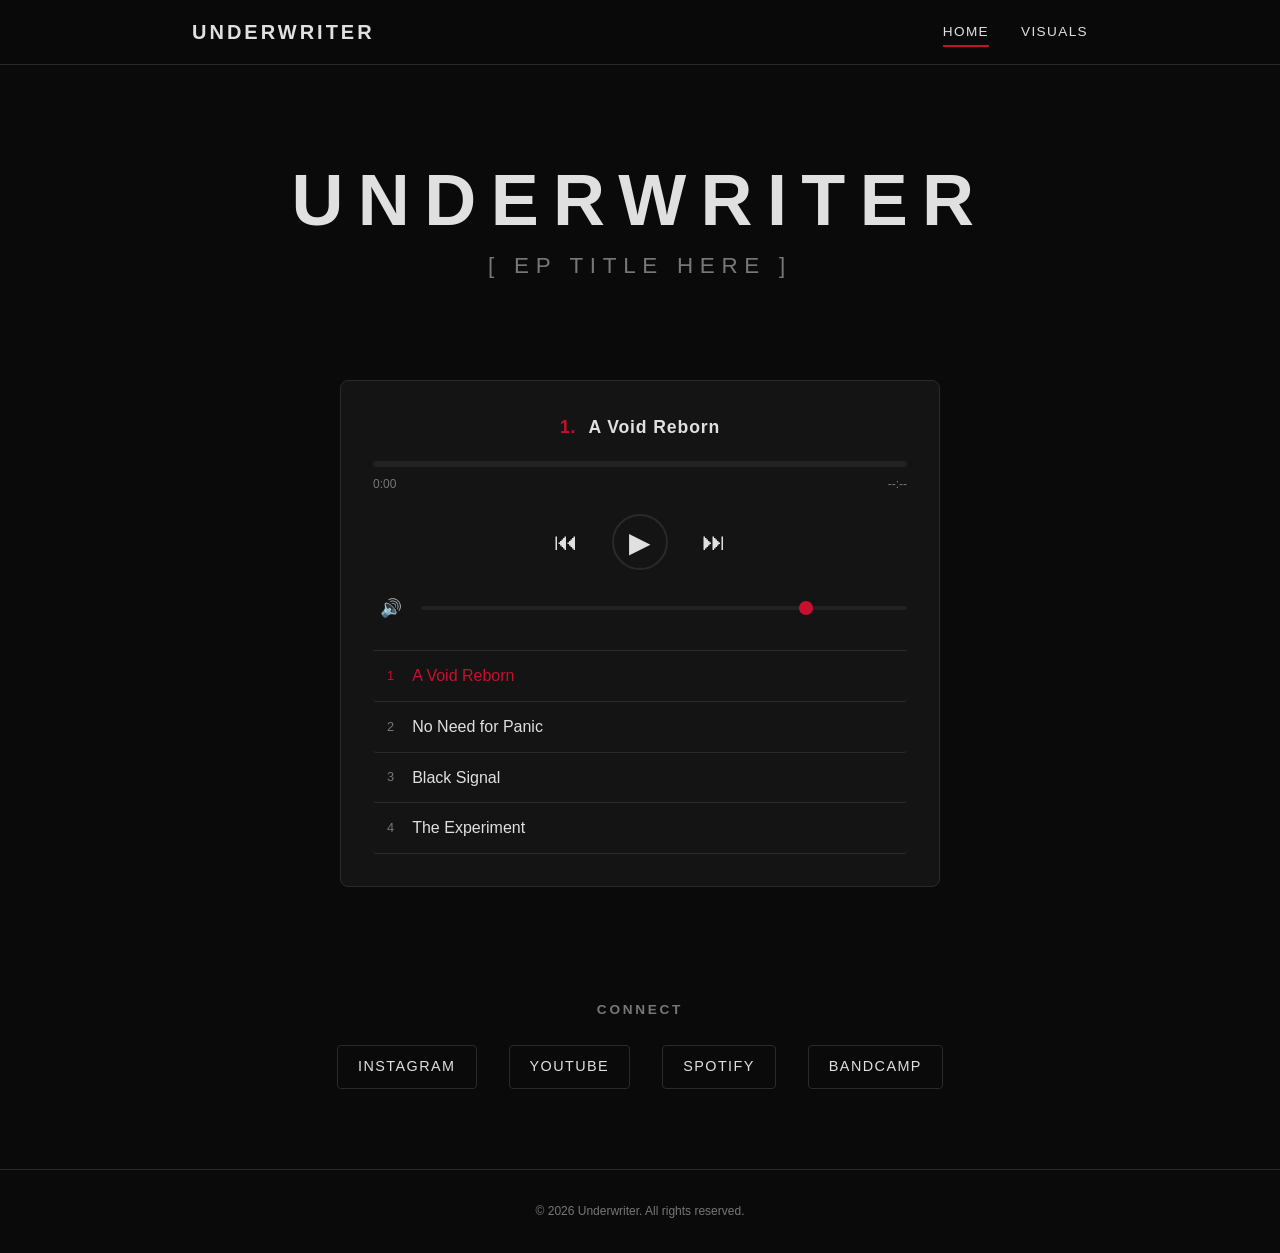
==== site/index.html @ 8b8faeb6 "Add Underwriter EP landing site Static site with custom audio player, visuals gallery, and dark mini" ====
<!DOCTYPE html>
<html lang="en">
<head>
  <meta charset="UTF-8">
  <meta name="viewport" content="width=device-width, initial-scale=1.0">
  <title>Underwriter — EP</title>
  <link rel="stylesheet" href="css/styles.css">
</head>
<body>

  <!-- Header -->
  <header class="site-header">
    <div class="container">
      <a href="index.html" class="logo">Underwriter</a>
      <nav class="site-nav">
        <a href="index.html" class="active">Home</a>
        <a href="visuals.html">Visuals</a>
      </nav>
    </div>
  </header>

  <main>

    <!-- Hero -->
    <section class="hero">
      <h1>Underwriter</h1>
      <p class="ep-title">[ EP Title Here ]</p>
    </section>

    <!-- Audio Player -->
    <section class="player-section">
      <div class="container">
        <div class="player">

          <div id="player-track-title" class="player-track-title">Loading&hellip;</div>

          <!-- Seek Bar -->
          <div class="player-seek">
            <div id="seek-bar-wrap" class="seek-bar-wrap">
              <div id="seek-bar-fill" class="seek-bar-fill"></div>
            </div>
          </div>
          <div class="player-times">
            <span id="time-current">0:00</span>
            <span id="time-duration">0:00</span>
          </div>

          <!-- Transport Controls -->
          <div class="player-controls">
            <button id="btn-prev" aria-label="Previous track">&#9198;</button>
            <button id="btn-play" class="btn-play" aria-label="Play">&#9654;</button>
            <button id="btn-next" aria-label="Next track">&#9197;</button>
          </div>

          <!-- Volume -->
          <div class="player-volume">
            <button id="btn-mute" class="btn-mute" aria-label="Mute">&#128266;</button>
            <input type="range" id="volume-slider" class="volume-slider" min="0" max="1" step="0.01" value="0.8">
          </div>

          <!-- Tracklist -->
          <ul id="tracklist" class="tracklist"></ul>

        </div>
      </div>
    </section>

    <!-- Social Links -->
    <section class="social-section">
      <h2>Connect</h2>
      <div class="social-links">
        <a href="https://instagram.com/" target="_blank" rel="noopener">Instagram</a>
        <a href="https://youtube.com/" target="_blank" rel="noopener">YouTube</a>
        <a href="https://open.spotify.com/" target="_blank" rel="noopener">Spotify</a>
        <a href="https://bandcamp.com/" target="_blank" rel="noopener">Bandcamp</a>
      </div>
    </section>

  </main>

  <!-- Footer -->
  <footer class="site-footer">
    &copy; 2026 Underwriter. All rights reserved.
  </footer>

  <script src="js/player.js"></script>
</body>
</html>
---- site/css/styles.css ----
/* ── Reset & Base ───────────────────────────────────────── */
*, *::before, *::after {
  margin: 0;
  padding: 0;
  box-sizing: border-box;
}

:root {
  --bg: #0a0a0a;
  --bg-raised: #141414;
  --bg-hover: #1e1e1e;
  --text: #e0e0e0;
  --text-muted: #777;
  --accent: #c8102e;
  --accent-dim: #8b0a1e;
  --border: #2a2a2a;
  --player-track: #222;
  --player-fill: #c8102e;
}

html {
  font-size: 16px;
  scroll-behavior: smooth;
}

body {
  font-family: "Segoe UI", "Helvetica Neue", Arial, sans-serif;
  background: var(--bg);
  color: var(--text);
  line-height: 1.6;
  min-height: 100vh;
  display: flex;
  flex-direction: column;
}

a {
  color: var(--text);
  text-decoration: none;
  transition: color 0.2s;
}

a:hover {
  color: var(--accent);
}

img {
  display: block;
  max-width: 100%;
}

button {
  font-family: inherit;
  cursor: pointer;
  border: none;
  background: none;
  color: var(--text);
}

/* ── Header / Nav ──────────────────────────────────────── */
.site-header {
  position: sticky;
  top: 0;
  z-index: 100;
  background: rgba(10, 10, 10, 0.92);
  backdrop-filter: blur(10px);
  border-bottom: 1px solid var(--border);
}

.site-header .container {
  display: flex;
  align-items: center;
  justify-content: space-between;
  padding: 1rem 2rem;
}

.site-header .logo {
  font-size: 1.25rem;
  font-weight: 700;
  letter-spacing: 0.15em;
  text-transform: uppercase;
  color: var(--text);
}

.site-nav {
  display: flex;
  gap: 2rem;
}

.site-nav a {
  font-size: 0.85rem;
  letter-spacing: 0.1em;
  text-transform: uppercase;
  padding: 0.25rem 0;
  position: relative;
}

.site-nav a::after {
  content: "";
  position: absolute;
  bottom: 0;
  left: 0;
  width: 0;
  height: 2px;
  background: var(--accent);
  transition: width 0.3s;
}

.site-nav a:hover::after,
.site-nav a.active::after {
  width: 100%;
}

/* ── Layout ────────────────────────────────────────────── */
.container {
  width: 100%;
  max-width: 960px;
  margin: 0 auto;
  padding: 0 2rem;
}

main {
  flex: 1;
}

/* ── Hero ──────────────────────────────────────────────── */
.hero {
  text-align: center;
  padding: 6rem 2rem 4rem;
}

.hero h1 {
  font-size: clamp(2.5rem, 6vw, 4.5rem);
  font-weight: 900;
  letter-spacing: 0.2em;
  text-transform: uppercase;
  line-height: 1.1;
  margin-bottom: 0.5rem;
}

.hero .ep-title {
  font-size: clamp(1rem, 2.5vw, 1.4rem);
  color: var(--text-muted);
  letter-spacing: 0.3em;
  text-transform: uppercase;
  font-weight: 300;
}

/* ── Audio Player ──────────────────────────────────────── */
.player-section {
  padding: 2rem 0 4rem;
}

.player {
  background: var(--bg-raised);
  border: 1px solid var(--border);
  border-radius: 8px;
  padding: 2rem;
  max-width: 600px;
  margin: 0 auto;
}

.player-track-title {
  text-align: center;
  font-size: 1.1rem;
  font-weight: 600;
  letter-spacing: 0.05em;
  margin-bottom: 1.25rem;
  min-height: 1.6em;
  color: var(--text);
}

.player-track-title .track-number {
  color: var(--accent);
  margin-right: 0.4em;
  font-weight: 700;
}

/* Seek bar */
.player-seek {
  width: 100%;
  margin-bottom: 0.5rem;
}

.seek-bar-wrap {
  position: relative;
  width: 100%;
  height: 6px;
  background: var(--player-track);
  border-radius: 3px;
  cursor: pointer;
  overflow: hidden;
}

.seek-bar-fill {
  height: 100%;
  width: 0%;
  background: var(--player-fill);
  border-radius: 3px;
  transition: width 0.1s linear;
  pointer-events: none;
}

.player-times {
  display: flex;
  justify-content: space-between;
  font-size: 0.75rem;
  color: var(--text-muted);
  margin-bottom: 1.25rem;
  font-variant-numeric: tabular-nums;
}

/* Transport controls */
.player-controls {
  display: flex;
  align-items: center;
  justify-content: center;
  gap: 1.5rem;
  margin-bottom: 1.25rem;
}

.player-controls button {
  font-size: 1.5rem;
  display: flex;
  align-items: center;
  justify-content: center;
  width: 44px;
  height: 44px;
  border-radius: 50%;
  transition: background 0.2s, color 0.2s;
}

.player-controls button:hover {
  background: var(--bg-hover);
  color: var(--accent);
}

.btn-play {
  width: 56px !important;
  height: 56px !important;
  font-size: 1.75rem !important;
  border: 2px solid var(--border) !important;
}

.btn-play:hover {
  border-color: var(--accent) !important;
}

/* Volume */
.player-volume {
  display: flex;
  align-items: center;
  gap: 0.75rem;
}

.btn-mute {
  font-size: 1.1rem;
  display: flex;
  align-items: center;
  justify-content: center;
  width: 36px;
  height: 36px;
  border-radius: 50%;
  transition: background 0.2s, color 0.2s;
  flex-shrink: 0;
}

.btn-mute:hover {
  background: var(--bg-hover);
  color: var(--accent);
}

.volume-slider {
  -webkit-appearance: none;
  appearance: none;
  width: 100%;
  height: 4px;
  background: var(--player-track);
  border-radius: 2px;
  outline: none;
  cursor: pointer;
}

.volume-slider::-webkit-slider-thumb {
  -webkit-appearance: none;
  appearance: none;
  width: 14px;
  height: 14px;
  border-radius: 50%;
  background: var(--accent);
  border: none;
  cursor: pointer;
}

.volume-slider::-moz-range-thumb {
  width: 14px;
  height: 14px;
  border-radius: 50%;
  background: var(--accent);
  border: none;
  cursor: pointer;
}

/* Tracklist */
.tracklist {
  list-style: none;
  margin-top: 1.5rem;
  border-top: 1px solid var(--border);
}

.tracklist li {
  display: flex;
  align-items: center;
  padding: 0.75rem 0.5rem;
  border-bottom: 1px solid var(--border);
  cursor: pointer;
  transition: background 0.2s;
  border-radius: 4px;
  gap: 0.75rem;
}

.tracklist li:hover {
  background: var(--bg-hover);
}

.tracklist li.active {
  color: var(--accent);
}

.tracklist .track-num {
  font-size: 0.8rem;
  color: var(--text-muted);
  width: 1.5em;
  text-align: center;
  flex-shrink: 0;
}

.tracklist li.active .track-num {
  color: var(--accent);
}

.tracklist .track-name {
  flex: 1;
}

/* ── Social Links ──────────────────────────────────────── */
.social-section {
  padding: 3rem 0 5rem;
  text-align: center;
}

.social-section h2 {
  font-size: 0.85rem;
  letter-spacing: 0.2em;
  text-transform: uppercase;
  color: var(--text-muted);
  margin-bottom: 1.5rem;
}

.social-links {
  display: flex;
  justify-content: center;
  gap: 2rem;
  flex-wrap: wrap;
}

.social-links a {
  font-size: 0.9rem;
  letter-spacing: 0.1em;
  text-transform: uppercase;
  padding: 0.6rem 1.25rem;
  border: 1px solid var(--border);
  border-radius: 4px;
  transition: border-color 0.2s, color 0.2s, background 0.2s;
}

.social-links a:hover {
  border-color: var(--accent);
  color: var(--accent);
  background: rgba(200, 16, 46, 0.06);
}

/* ── Footer ────────────────────────────────────────────── */
.site-footer {
  text-align: center;
  padding: 2rem;
  font-size: 0.75rem;
  color: var(--text-muted);
  border-top: 1px solid var(--border);
}

/* ── Visuals Gallery ───────────────────────────────────── */
.gallery-section {
  padding: 4rem 0;
}

.gallery-section h2 {
  text-align: center;
  font-size: 0.85rem;
  letter-spacing: 0.2em;
  text-transform: uppercase;
  color: var(--text-muted);
  margin-bottom: 2rem;
}

.gallery-grid {
  display: grid;
  grid-template-columns: repeat(auto-fill, minmax(250px, 1fr));
  gap: 1rem;
}

.gallery-grid .gallery-item {
  overflow: hidden;
  border-radius: 4px;
  border: 1px solid var(--border);
  aspect-ratio: 1;
  cursor: pointer;
  transition: transform 0.3s, border-color 0.3s;
}

.gallery-grid .gallery-item:hover {
  transform: scale(1.02);
  border-color: var(--accent);
}

.gallery-grid .gallery-item img {
  width: 100%;
  height: 100%;
  object-fit: cover;
}

/* Placeholder for missing images */
.gallery-grid .gallery-item .img-placeholder {
  width: 100%;
  height: 100%;
  background: var(--bg-raised);
  display: flex;
  align-items: center;
  justify-content: center;
  color: var(--text-muted);
  font-size: 0.8rem;
  letter-spacing: 0.1em;
}

/* ── Lightbox ──────────────────────────────────────────── */
.lightbox-overlay {
  position: fixed;
  inset: 0;
  z-index: 1000;
  background: rgba(0, 0, 0, 0.92);
  display: flex;
  align-items: center;
  justify-content: center;
  opacity: 0;
  visibility: hidden;
  transition: opacity 0.3s, visibility 0.3s;
}

.lightbox-overlay.open {
  opacity: 1;
  visibility: visible;
}

.lightbox-overlay img {
  max-width: 90vw;
  max-height: 85vh;
  border-radius: 4px;
  box-shadow: 0 0 60px rgba(0, 0, 0, 0.6);
}

.lightbox-close {
  position: absolute;
  top: 1.5rem;
  right: 2rem;
  font-size: 2rem;
  color: var(--text);
  background: none;
  border: none;
  cursor: pointer;
  line-height: 1;
  transition: color 0.2s;
}

.lightbox-close:hover {
  color: var(--accent);
}

/* ── Responsive ────────────────────────────────────────── */
@media (max-width: 640px) {
  .site-header .container {
    padding: 0.75rem 1rem;
  }

  .site-nav {
    gap: 1.25rem;
  }

  .hero {
    padding: 4rem 1rem 2.5rem;
  }

  .player {
    padding: 1.25rem;
  }

  .player-controls {
    gap: 1rem;
  }

  .social-links {
    gap: 1rem;
  }

  .gallery-grid {
    grid-template-columns: repeat(auto-fill, minmax(140px, 1fr));
    gap: 0.5rem;
  }
}
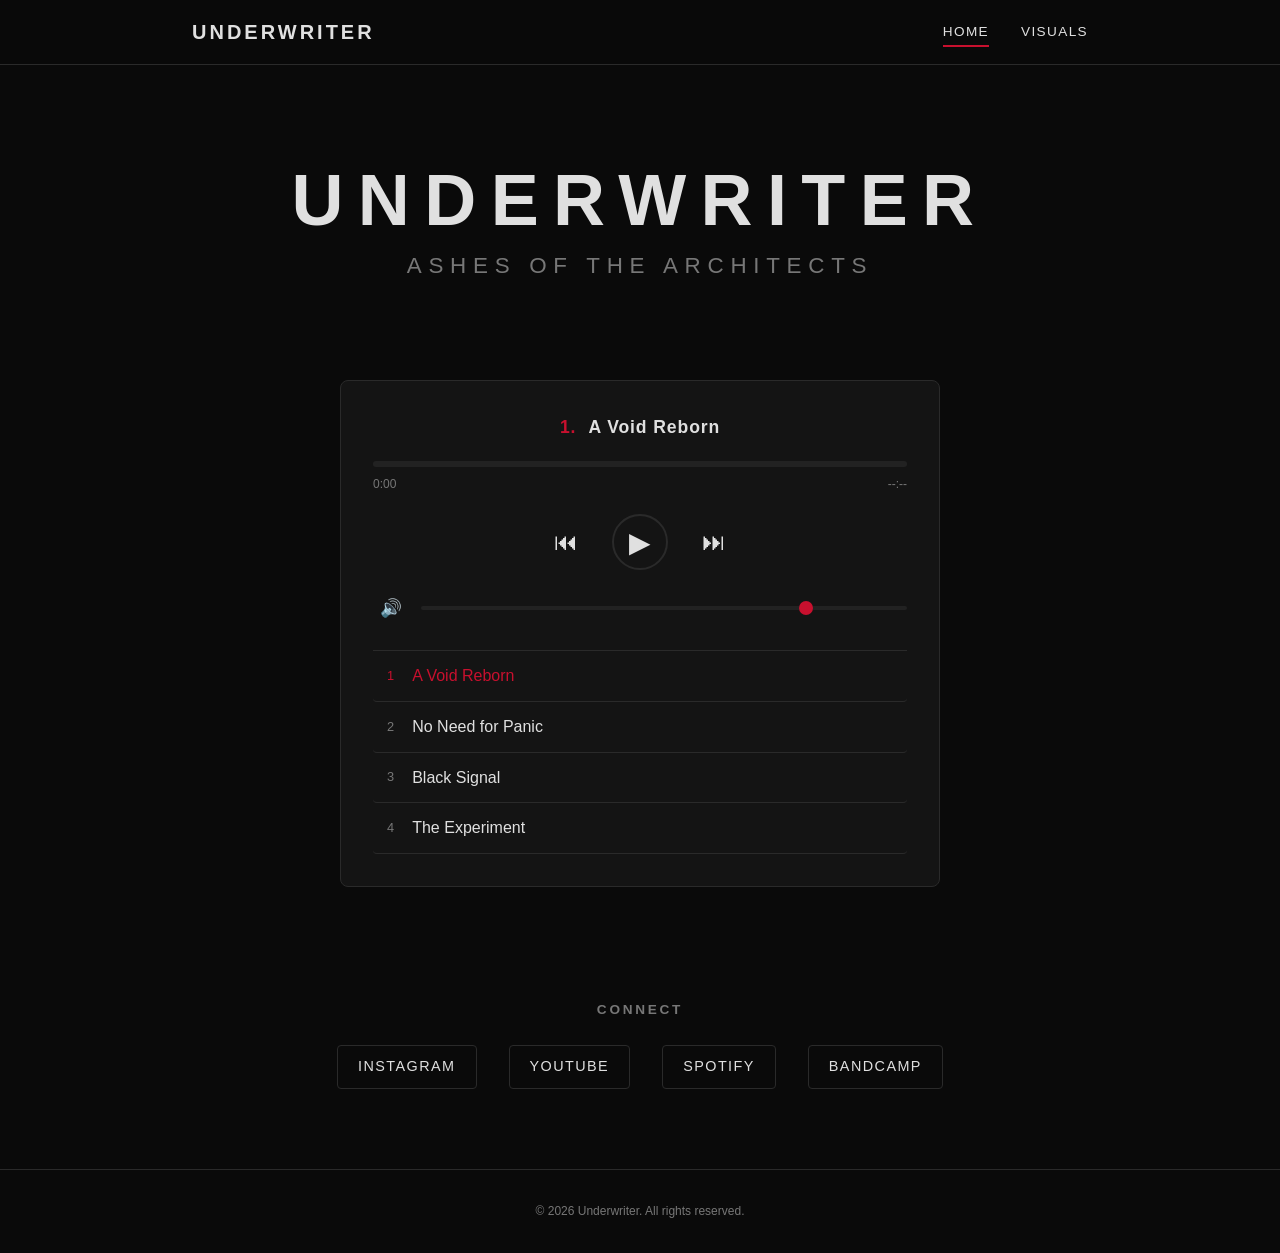
==== commit 844de456: "Update EP title in index.html to 'Ashes of the Architects'" ====
--- a/site/index.html
+++ b/site/index.html
@@ -24,7 +24,7 @@
     <!-- Hero -->
     <section class="hero">
       <h1>Underwriter</h1>
-      <p class="ep-title">[ EP Title Here ]</p>
+      <p class="ep-title">Ashes of the Architects</p>
     </section>
 
     <!-- Audio Player -->
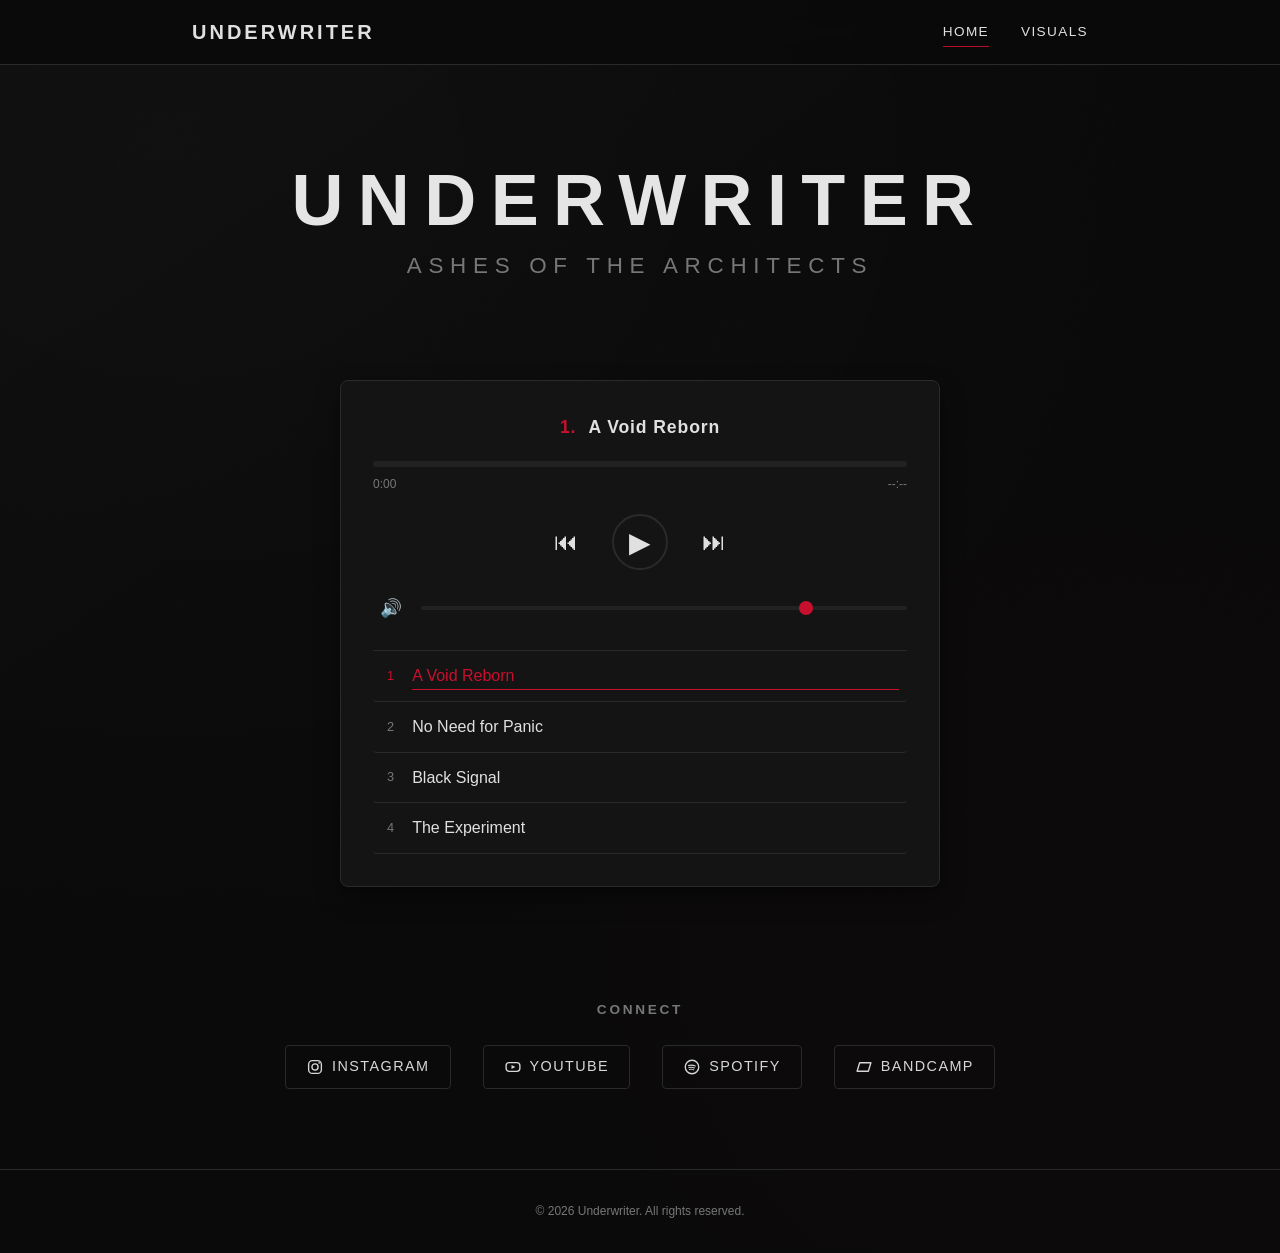
==== commit 57199ef5: "Enhance social links in index.html with SVG icons and improve accessibility. Update styles in styles" ====
--- a/site/index.html
+++ b/site/index.html
@@ -69,10 +69,36 @@
     <section class="social-section">
       <h2>Connect</h2>
       <div class="social-links">
-        <a href="https://instagram.com/" target="_blank" rel="noopener">Instagram</a>
-        <a href="https://youtube.com/" target="_blank" rel="noopener">YouTube</a>
-        <a href="https://open.spotify.com/" target="_blank" rel="noopener">Spotify</a>
-        <a href="https://bandcamp.com/" target="_blank" rel="noopener">Bandcamp</a>
+        <a href="https://instagram.com/" target="_blank" rel="noopener" aria-label="Instagram">
+          <svg class="social-icon" viewBox="0 0 24 24" aria-hidden="true" focusable="false">
+            <rect x="3.5" y="3.5" width="17" height="17" rx="5" ry="5" fill="none" stroke="currentColor" stroke-width="1.8"/>
+            <circle cx="12" cy="12" r="4.1" fill="none" stroke="currentColor" stroke-width="1.8"/>
+            <circle cx="17.5" cy="6.5" r="1.1" fill="currentColor"/>
+          </svg>
+          <span>Instagram</span>
+        </a>
+        <a href="https://youtube.com/" target="_blank" rel="noopener" aria-label="YouTube">
+          <svg class="social-icon" viewBox="0 0 24 24" aria-hidden="true" focusable="false">
+            <rect x="2.8" y="6.2" width="18.4" height="11.6" rx="4" ry="4" fill="none" stroke="currentColor" stroke-width="1.8"/>
+            <path d="M10 9.2L15.2 12 10 14.8V9.2z" fill="currentColor"/>
+          </svg>
+          <span>YouTube</span>
+        </a>
+        <a href="https://open.spotify.com/" target="_blank" rel="noopener" aria-label="Spotify">
+          <svg class="social-icon" viewBox="0 0 24 24" aria-hidden="true" focusable="false">
+            <circle cx="12" cy="12" r="9" fill="none" stroke="currentColor" stroke-width="1.8"/>
+            <path d="M7.3 10.1c3.2-0.9 6.2-0.6 9 0.7" fill="none" stroke="currentColor" stroke-width="1.5" stroke-linecap="round"/>
+            <path d="M7.9 12.8c2.6-0.7 5-0.4 7.3 0.6" fill="none" stroke="currentColor" stroke-width="1.4" stroke-linecap="round"/>
+            <path d="M8.5 15.3c2.1-0.5 4-0.3 5.8 0.5" fill="none" stroke="currentColor" stroke-width="1.3" stroke-linecap="round"/>
+          </svg>
+          <span>Spotify</span>
+        </a>
+        <a href="https://bandcamp.com/" target="_blank" rel="noopener" aria-label="Bandcamp">
+          <svg class="social-icon" viewBox="0 0 24 24" aria-hidden="true" focusable="false">
+            <polygon points="6.2,6.3 21.2,6.3 17.8,17.7 2.8,17.7" fill="none" stroke="currentColor" stroke-width="1.8" stroke-linejoin="round"/>
+          </svg>
+          <span>Bandcamp</span>
+        </a>
       </div>
     </section>
 
--- a/site/css/styles.css
+++ b/site/css/styles.css
@@ -16,6 +16,8 @@
   --border: #2a2a2a;
   --player-track: #222;
   --player-fill: #c8102e;
+  --surface-shadow: rgba(0, 0, 0, 0.34);
+  --surface-shadow-soft: rgba(0, 0, 0, 0.18);
 }
 
 html {
@@ -25,12 +27,36 @@
 
 body {
   font-family: "Segoe UI", "Helvetica Neue", Arial, sans-serif;
-  background: var(--bg);
+  background-color: var(--bg);
+  background-image:
+    linear-gradient(145deg, rgba(255, 255, 255, 0.012), rgba(255, 255, 255, 0) 38%),
+    radial-gradient(120% 100% at 14% 12%, rgba(255, 255, 255, 0.02), rgba(255, 255, 255, 0) 68%),
+    radial-gradient(110% 95% at 88% 78%, rgba(200, 16, 46, 0.016), rgba(200, 16, 46, 0) 72%);
+  position: relative;
   color: var(--text);
   line-height: 1.6;
   min-height: 100vh;
   display: flex;
   flex-direction: column;
+}
+
+/* Extremely subtle grain pass for slight material depth. */
+body::before {
+  content: "";
+  position: fixed;
+  inset: 0;
+  pointer-events: none;
+  z-index: 0;
+  opacity: 0.014;
+  background-image: url("data:image/svg+xml,%3Csvg xmlns='http://www.w3.org/2000/svg' width='140' height='140' viewBox='0 0 140 140'%3E%3Cfilter id='n'%3E%3CfeTurbulence type='fractalNoise' baseFrequency='0.82' numOctaves='2' stitchTiles='stitch'/%3E%3C/filter%3E%3Crect width='140' height='140' filter='url(%23n)' opacity='0.85'/%3E%3C/svg%3E");
+}
+
+
+.site-header,
+main,
+.site-footer {
+  position: relative;
+  z-index: 2;
 }
 
 a {
@@ -99,15 +125,18 @@
   position: absolute;
   bottom: 0;
   left: 0;
-  width: 0;
-  height: 2px;
+  width: 100%;
+  height: 1px;
   background: var(--accent);
-  transition: width 0.3s;
+  opacity: 0.9;
+  transform: scaleX(0);
+  transform-origin: left center;
+  transition: transform 0.2s ease-out;
 }
 
 .site-nav a:hover::after,
 .site-nav a.active::after {
-  width: 100%;
+  transform: scaleX(1);
 }
 
 /* ── Layout ────────────────────────────────────────────── */
@@ -135,6 +164,8 @@
   text-transform: uppercase;
   line-height: 1.1;
   margin-bottom: 0.5rem;
+  color: #e5e5e5;
+  text-shadow: 0 0 1px rgba(255, 255, 255, 0.04);
 }
 
 .hero .ep-title {
@@ -157,6 +188,9 @@
   padding: 2rem;
   max-width: 600px;
   margin: 0 auto;
+  box-shadow:
+    0 10px 24px var(--surface-shadow),
+    0 2px 7px var(--surface-shadow-soft);
 }
 
 .player-track-title {
@@ -313,7 +347,7 @@
   padding: 0.75rem 0.5rem;
   border-bottom: 1px solid var(--border);
   cursor: pointer;
-  transition: background 0.2s;
+  transition: background 0.2s ease, color 0.2s ease;
   border-radius: 4px;
   gap: 0.75rem;
 }
@@ -340,6 +374,33 @@
 
 .tracklist .track-name {
   flex: 1;
+  position: relative;
+  transition: color 0.2s ease;
+}
+
+.tracklist .track-name::after {
+  content: "";
+  position: absolute;
+  left: 0;
+  bottom: -0.08rem;
+  width: 100%;
+  height: 1px;
+  background: var(--accent);
+  transform: scaleX(0);
+  transform-origin: left center;
+  transition: transform 0.2s ease-out;
+}
+
+.tracklist li:hover .track-name {
+  color: #ededed;
+}
+
+.tracklist li:hover .track-name::after {
+  transform: scaleX(1);
+}
+
+.tracklist li.active .track-name::after {
+  transform: scaleX(1);
 }
 
 /* ── Social Links ──────────────────────────────────────── */
@@ -364,19 +425,31 @@
 }
 
 .social-links a {
+  display: inline-flex;
+  align-items: center;
+  justify-content: center;
+  gap: 0.5rem;
   font-size: 0.9rem;
   letter-spacing: 0.1em;
   text-transform: uppercase;
   padding: 0.6rem 1.25rem;
   border: 1px solid var(--border);
   border-radius: 4px;
+  color: #d7d7d7;
   transition: border-color 0.2s, color 0.2s, background 0.2s;
 }
 
 .social-links a:hover {
-  border-color: var(--accent);
-  color: var(--accent);
-  background: rgba(200, 16, 46, 0.06);
+  border-color: #454545;
+  color: #f0f0f0;
+  background: rgba(255, 255, 255, 0.025);
+}
+
+.social-links .social-icon {
+  width: 18px;
+  height: 18px;
+  color: currentColor;
+  flex-shrink: 0;
 }
 
 /* ── Footer ────────────────────────────────────────────── */
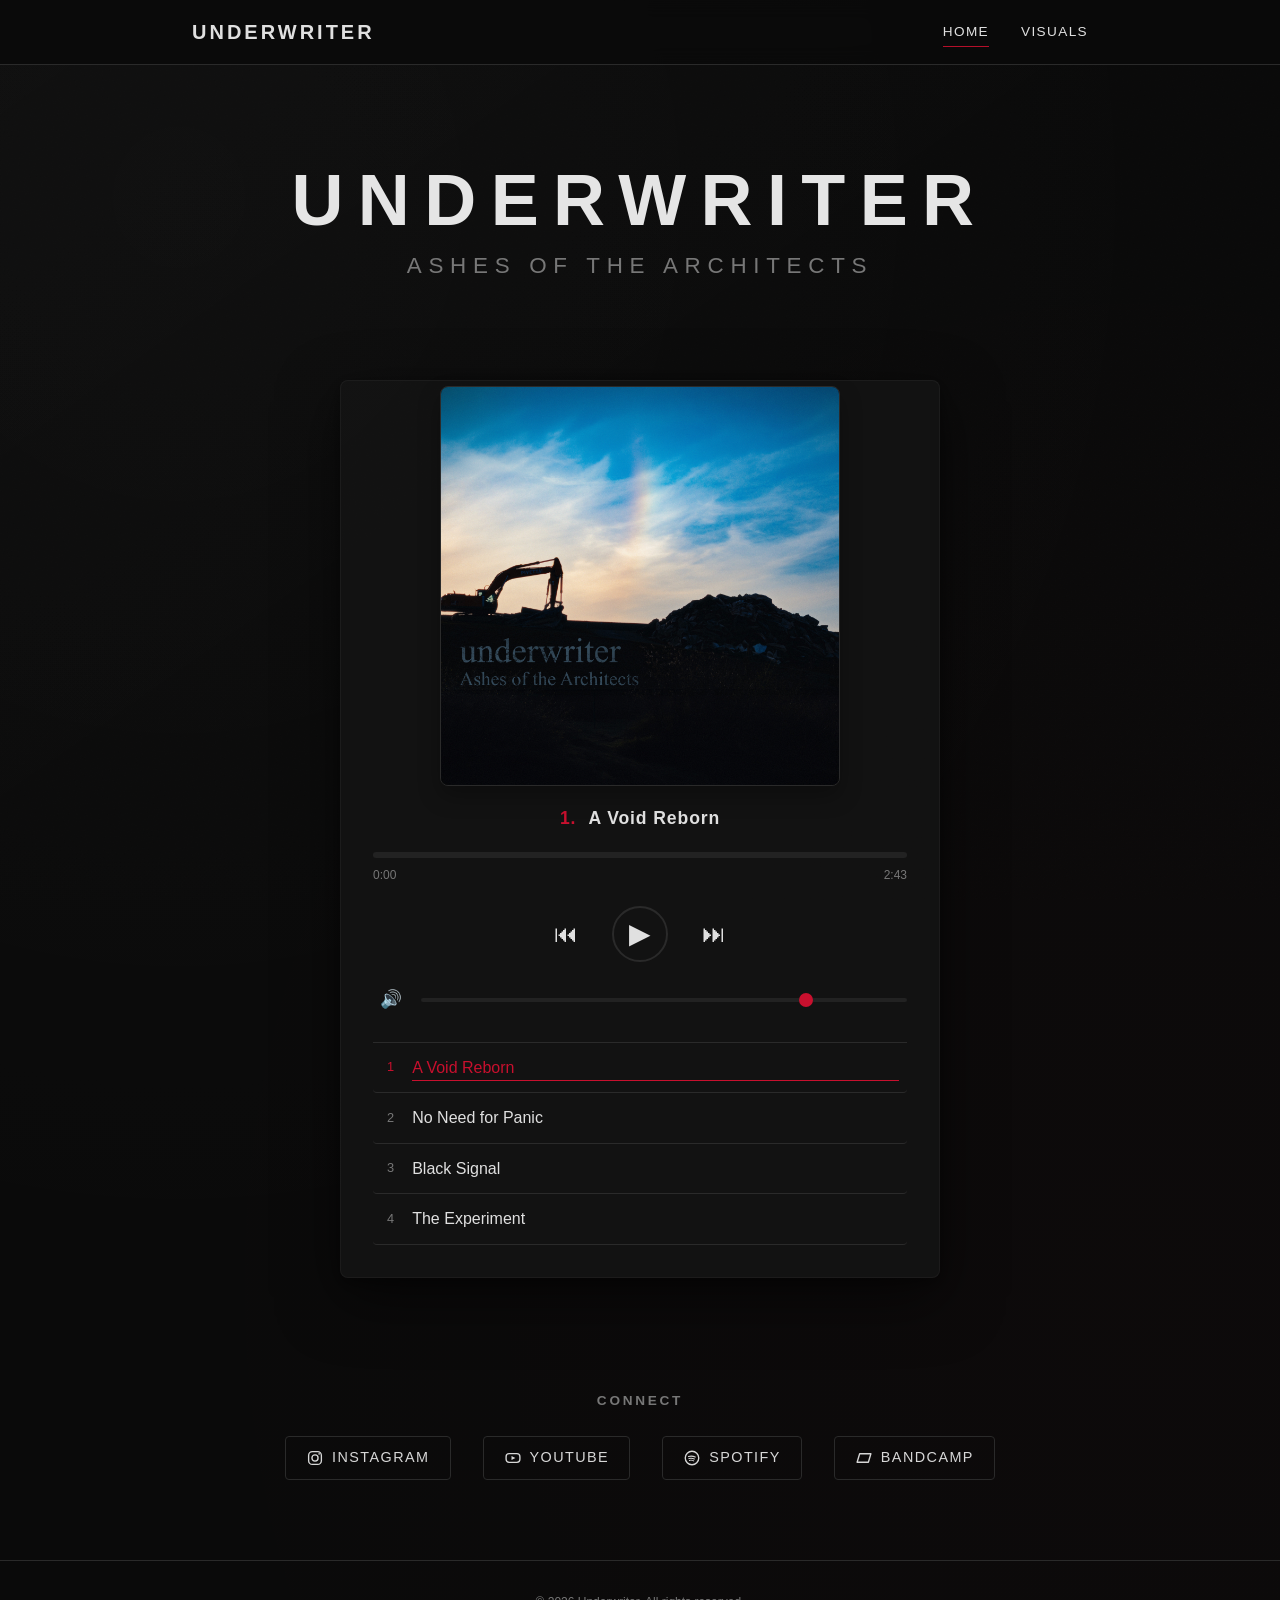
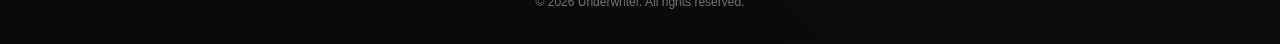
==== commit 98ceb7d2: "Update visuals collage and player presentation. Shift the Visuals page to a dense masonry-style coll" ====
--- a/site/index.html
+++ b/site/index.html
@@ -31,6 +31,9 @@
     <section class="player-section">
       <div class="container">
         <div class="player">
+          <div class="player-art" aria-label="Album artwork">
+            <img src="assets/img/cover.jpg" alt="Ashes of the Architects cover art" loading="lazy">
+          </div>
 
           <div id="player-track-title" class="player-track-title">Loading&hellip;</div>
 
--- a/site/css/styles.css
+++ b/site/css/styles.css
@@ -182,15 +182,68 @@
 }
 
 .player {
-  background: var(--bg-raised);
-  border: 1px solid var(--border);
+  /* Surface polish: blend card into darkness so artwork reads as the hero. */
+  background: rgba(20, 20, 20, 0.8);
+  border: 1px solid rgba(255, 255, 255, 0.045);
   border-radius: 8px;
-  padding: 2rem;
+  /* Slightly more top room so hover lift stays inside card breathing space. */
+  padding: 0.8rem 2rem 2rem;
   max-width: 600px;
   margin: 0 auto;
   box-shadow:
-    0 10px 24px var(--surface-shadow),
-    0 2px 7px var(--surface-shadow-soft);
+    0 20px 60px rgba(0, 0, 0, 0.55),
+    0 4px 14px rgba(0, 0, 0, 0.32);
+}
+
+.player-art {
+  /* Subtle bleed (top/sides) keeps cover from feeling boxed-in. */
+  width: min(calc(100% + 16px), 400px);
+  margin: -0.5rem auto 1.15rem;
+  border: 1px solid var(--border);
+  border-radius: 8px;
+  overflow: hidden;
+  background: #101010;
+  position: relative;
+  will-change: transform;
+  box-shadow:
+    inset 0 0 0 1px rgba(255, 255, 255, 0.015),
+    0 10px 22px rgba(0, 0, 0, 0.28);
+  aspect-ratio: 1 / 1;
+  transition: transform 0.22s ease;
+}
+
+.player-art img {
+  width: 100%;
+  height: 100%;
+  display: block;
+  object-fit: cover;
+}
+
+/* Very subtle grain on album art only to avoid a flat embed look. */
+.player-art::after {
+  content: "";
+  position: absolute;
+  inset: 0;
+  pointer-events: none;
+  opacity: 0.04;
+  background-image: url("data:image/svg+xml,%3Csvg xmlns='http://www.w3.org/2000/svg' width='120' height='120' viewBox='0 0 120 120'%3E%3Cfilter id='n'%3E%3CfeTurbulence type='fractalNoise' baseFrequency='0.85' numOctaves='2' stitchTiles='stitch'/%3E%3C/filter%3E%3Crect width='120' height='120' filter='url(%23n)' opacity='0.8'/%3E%3C/svg%3E");
+}
+
+@media (hover: hover) and (pointer: fine) {
+  .player-art:hover {
+    /* Desktop-only micro motion; restrained and no layout shift. */
+    transform: translateY(-2px) scale(1.01);
+  }
+}
+
+@media (prefers-reduced-motion: reduce) {
+  .player-art {
+    transition: none;
+  }
+
+  .player-art:hover {
+    transform: none;
+  }
 }
 
 .player-track-title {
@@ -475,36 +528,81 @@
   margin-bottom: 2rem;
 }
 
+.gallery-section .container {
+  max-width: 1280px;
+}
+
 .gallery-grid {
-  display: grid;
-  grid-template-columns: repeat(auto-fill, minmax(250px, 1fr));
-  gap: 1rem;
+  /* Masonry-style collage: natural image heights, tightly packed columns. */
+  column-count: 4 !important;
+  column-gap: 4px;
+  overflow: hidden;
 }
 
 .gallery-grid .gallery-item {
+  break-inside: avoid;
+  display: inline-block;
+  width: 100%;
+  margin: 0 0 4px;
   overflow: hidden;
-  border-radius: 4px;
-  border: 1px solid var(--border);
-  aspect-ratio: 1;
+  border-radius: 2px;
   cursor: pointer;
-  transition: transform 0.3s, border-color 0.3s;
+  background: transparent;
 }
 
 .gallery-grid .gallery-item:hover {
-  transform: scale(1.02);
-  border-color: var(--accent);
+  transform: translateZ(0);
 }
 
 .gallery-grid .gallery-item img {
   width: 100%;
-  height: 100%;
-  object-fit: cover;
+  height: auto;
+  display: block;
+  transition: transform 0.3s ease, filter 0.22s ease;
+}
+
+.gallery-grid .gallery-item:hover img {
+  transform: scale(1.025);
+  filter: brightness(1.03) contrast(1.015);
+}
+
+/* Keep all images inside one unified collage surface (no isolated hero strip). */
+.gallery-grid .gallery-item.hero {
+  column-span: none;
+}
+
+/* Subtle scale hierarchy and offsets for a more organic editorial composition. */
+.gallery-grid .gallery-item.large {
+  width: 103%;
+  margin-left: -1.5%;
+}
+
+.gallery-grid .gallery-item.wide {
+  width: 101%;
+  margin-left: -0.5%;
+}
+
+.gallery-grid .gallery-item.tall {
+  width: 99%;
+  margin-left: 0.5%;
+}
+
+.gallery-grid .gallery-item.standard {
+  width: 98%;
+  margin-left: 1%;
+}
+
+.gallery-grid .gallery-item.wide,
+.gallery-grid .gallery-item.tall,
+.gallery-grid .gallery-item.large,
+.gallery-grid .gallery-item.standard {
+  column-span: none;
 }
 
 /* Placeholder for missing images */
 .gallery-grid .gallery-item .img-placeholder {
   width: 100%;
-  height: 100%;
+  min-height: 180px;
   background: var(--bg-raised);
   display: flex;
   align-items: center;
@@ -512,6 +610,29 @@
   color: var(--text-muted);
   font-size: 0.8rem;
   letter-spacing: 0.1em;
+}
+
+@media (max-width: 768px) {
+  .gallery-grid {
+    column-count: 2;
+    column-gap: 5px;
+  }
+
+  .gallery-grid .gallery-item.large {
+    width: 108%;
+    margin-left: -4%;
+  }
+
+  .gallery-grid .gallery-item.wide {
+    width: 104%;
+    margin-left: -2%;
+  }
+
+  .gallery-grid .gallery-item.tall,
+  .gallery-grid .gallery-item.standard {
+    width: 96%;
+    margin-left: 2%;
+  }
 }
 
 /* ── Lightbox ──────────────────────────────────────────── */
@@ -572,7 +693,12 @@
   }
 
   .player {
-    padding: 1.25rem;
+    padding: 0.7rem 1.25rem 1.25rem;
+  }
+
+  .player-art {
+    width: min(calc(100% + 10px), 342px);
+    margin: -0.35rem auto 1rem;
   }
 
   .player-controls {
@@ -584,7 +710,19 @@
   }
 
   .gallery-grid {
-    grid-template-columns: repeat(auto-fill, minmax(140px, 1fr));
-    gap: 0.5rem;
-  }
-}
+    column-count: 1;
+    column-gap: 0;
+    gap: 0.75rem;
+  }
+
+  .gallery-grid .gallery-item,
+  .gallery-grid .gallery-item.hero,
+  .gallery-grid .gallery-item.wide,
+  .gallery-grid .gallery-item.tall,
+  .gallery-grid .gallery-item.large,
+  .gallery-grid .gallery-item.standard {
+    width: 100%;
+    margin-left: 0;
+    margin-bottom: 0.75rem;
+  }
+}
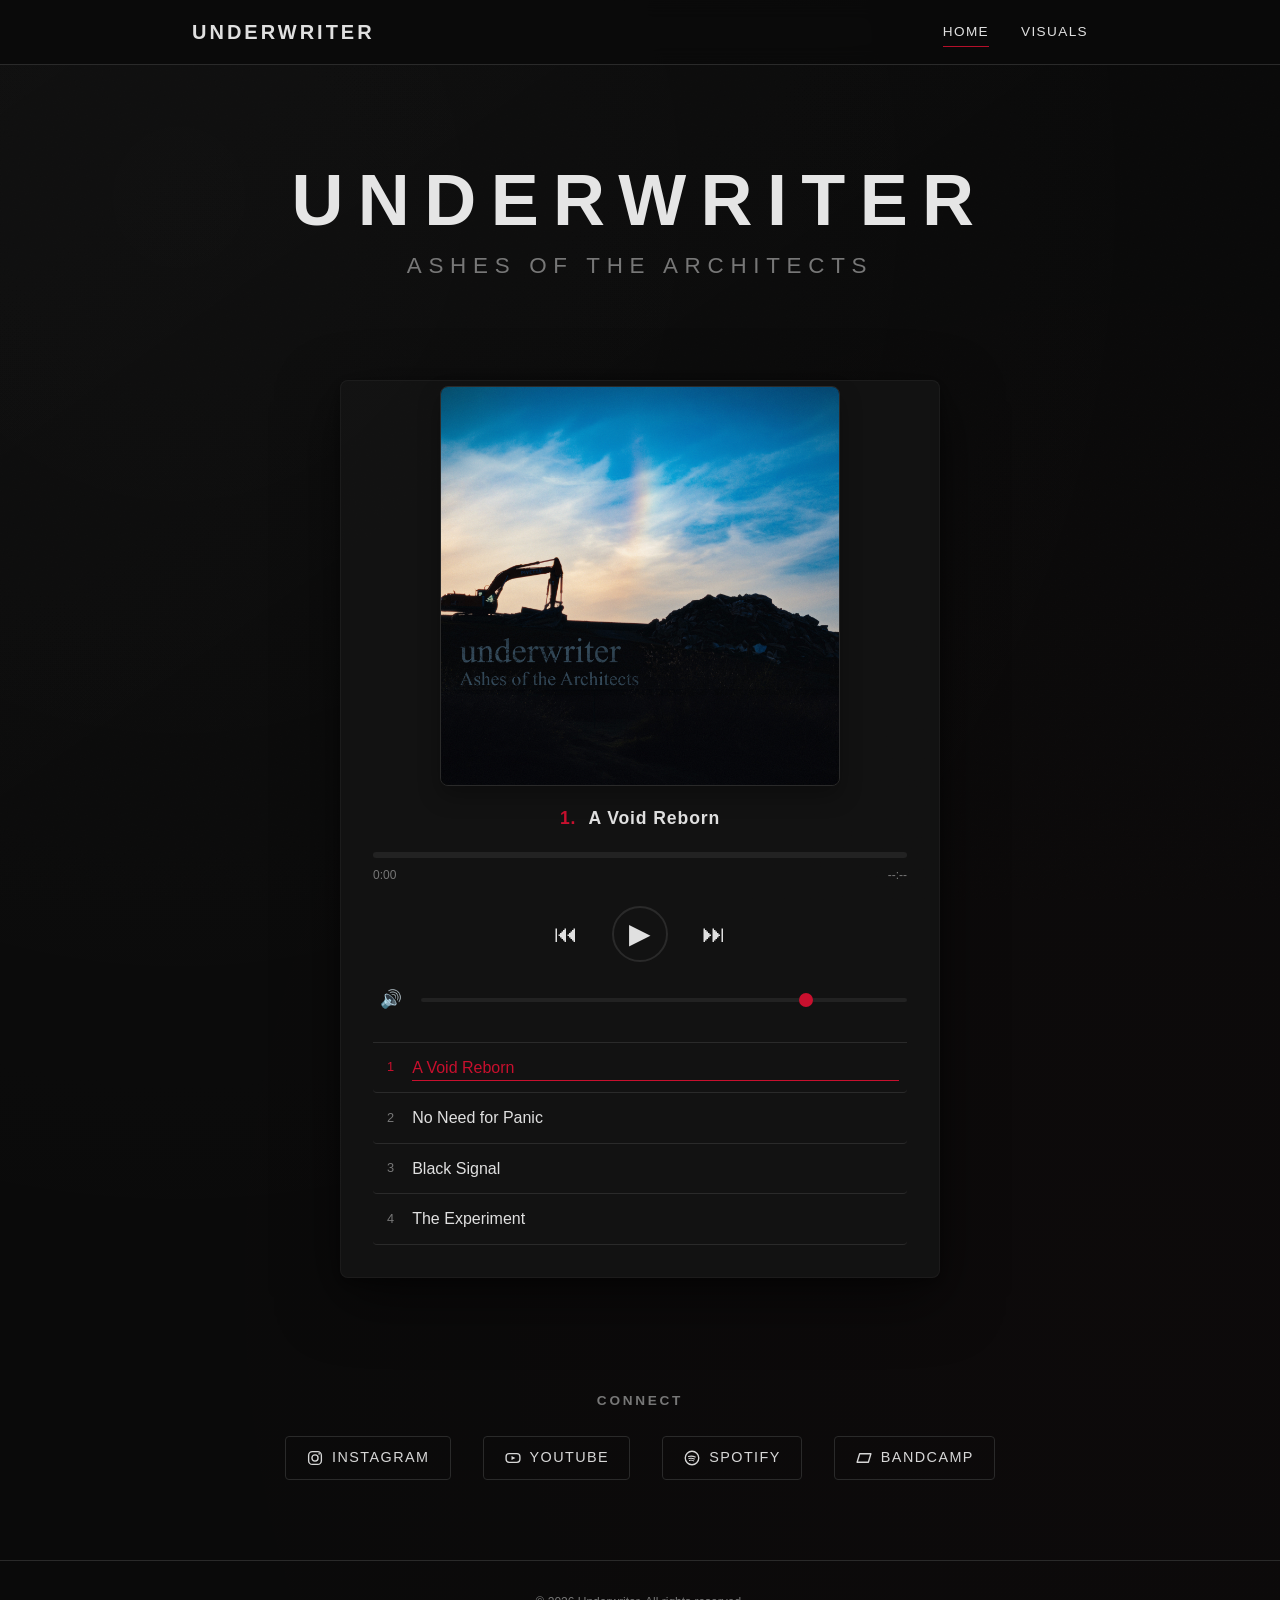
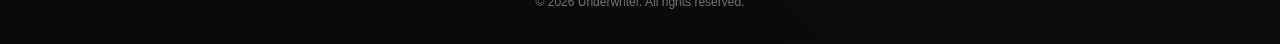
==== commit b34fa533: "Add album cover as site favicon. Use cover.jpg for the browser tab icon and iOS home screen on both " ====
--- a/site/index.html
+++ b/site/index.html
@@ -4,6 +4,8 @@
   <meta charset="UTF-8">
   <meta name="viewport" content="width=device-width, initial-scale=1.0">
   <title>Underwriter — EP</title>
+  <link rel="icon" type="image/jpeg" href="assets/img/cover.jpg">
+  <link rel="apple-touch-icon" href="assets/img/cover.jpg">
   <link rel="stylesheet" href="css/styles.css">
 </head>
 <body>
